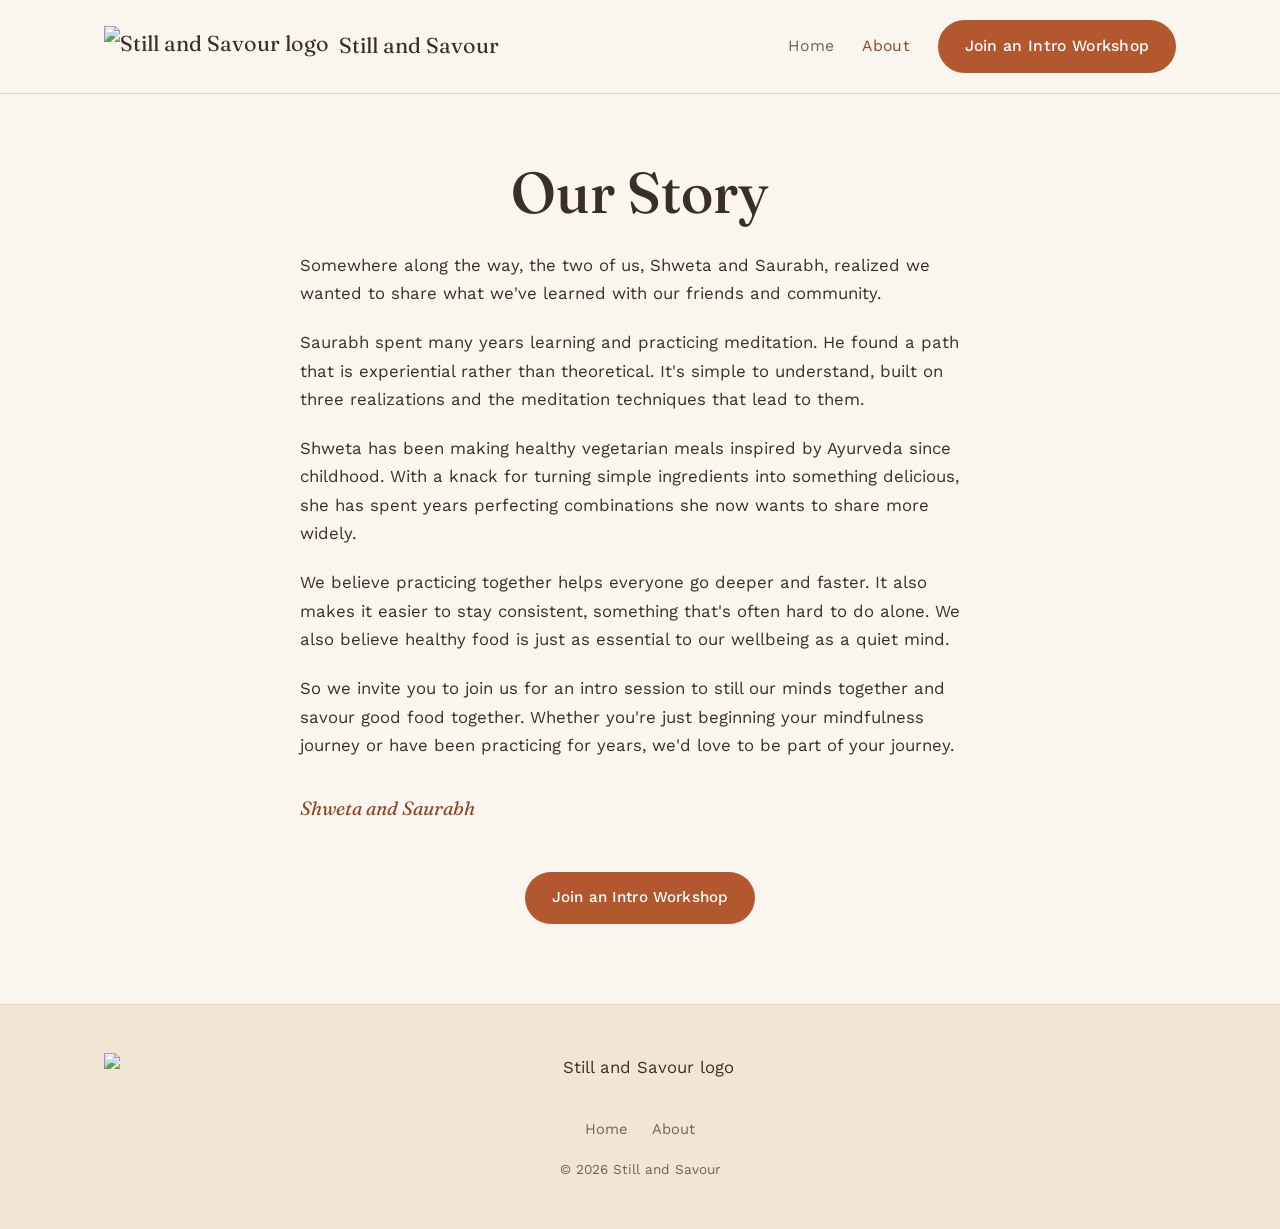
==== about.html @ 1d2d742f "Rebuild Still and Savour as a static HTML/CSS site Recreates the content and structure of the Wix si" ====
<!DOCTYPE html>
<html lang="en">
<head>
  <meta charset="UTF-8">
  <meta name="viewport" content="width=device-width, initial-scale=1.0">
  <title>About | Still and Savour</title>
  <meta name="description" content="Our story, Shweta and Saurabh, and why we started Still and Savour.">
  <link rel="stylesheet" href="styles.css">
</head>
<body>

  <header class="site-header">
    <div class="wrap">
      <a class="logo" href="index.html">
        <img src="images/logo.png" alt="Still and Savour logo">
        Still and Savour
      </a>
      <nav class="site-nav" aria-label="Main">
        <a href="index.html">Home</a>
        <a href="about.html" aria-current="page">About</a>
        <a class="btn btn-primary" href="#">Join an Intro Workshop</a>
      </nav>
    </div>
  </header>

  <main>
    <section class="about-content wrap">
      <h1>Our Story</h1>

      <p>Somewhere along the way, the two of us, Shweta and Saurabh, realized we wanted to share what we've learned with our friends and community.</p>

      <p>Saurabh spent many years learning and practicing meditation. He found a path that is experiential rather than theoretical. It's simple to understand, built on three realizations and the meditation techniques that lead to them.</p>

      <p>Shweta has been making healthy vegetarian meals inspired by Ayurveda since childhood. With a knack for turning simple ingredients into something delicious, she has spent years perfecting combinations she now wants to share more widely.</p>

      <p>We believe practicing together helps everyone go deeper and faster. It also makes it easier to stay consistent, something that's often hard to do alone. We also believe healthy food is just as essential to our wellbeing as a quiet mind.</p>

      <p>So we invite you to join us for an intro session to still our minds together and savour good food together. Whether you're just beginning your mindfulness journey or have been practicing for years, we'd love to be part of your journey.</p>

      <p class="signature">Shweta and Saurabh</p>

      <div class="about-cta">
        <a class="btn btn-primary" href="#">Join an Intro Workshop</a>
      </div>
    </section>
  </main>

  <footer class="site-footer">
    <div class="wrap">
      <img src="images/logo.png" alt="Still and Savour logo">
      <nav class="footer-nav" aria-label="Footer">
        <a href="index.html">Home</a>
        <a href="about.html">About</a>
      </nav>
      <p class="footer-note">&copy; 2026 Still and Savour</p>
    </div>
  </footer>

</body>
</html>
---- styles.css ----
/* Still and Savour — shared styles */

@import url('https://fonts.googleapis.com/css2?family=Fraunces:ital,wght@0,400;0,500;0,600;1,400&family=Work+Sans:wght@400;500;600&display=swap');

:root {
  --bg: #faf5ee;
  --bg-alt: #f1e6d6;
  --text: #392f27;
  --text-muted: #6f6355;
  --accent: #b3572f;
  --accent-dark: #8f4423;
  --sage: #7c8a6b;
  --border: #e4d5c1;
  --max-width: 1120px;
}

* {
  box-sizing: border-box;
}

html {
  scroll-behavior: smooth;
}

body {
  margin: 0;
  background: var(--bg);
  color: var(--text);
  font-family: 'Work Sans', -apple-system, BlinkMacSystemFont, 'Segoe UI', sans-serif;
  font-size: 1.05rem;
  line-height: 1.7;
  -webkit-font-smoothing: antialiased;
}

h1, h2, h3 {
  font-family: 'Fraunces', Georgia, serif;
  font-weight: 500;
  line-height: 1.2;
  margin: 0 0 0.6em;
  color: var(--text);
}

h1 {
  font-size: clamp(2.4rem, 5vw, 3.6rem);
}

h2 {
  font-size: clamp(1.6rem, 3vw, 2.1rem);
}

p {
  margin: 0 0 1.2em;
}

a {
  color: inherit;
}

img {
  max-width: 100%;
  display: block;
}

.wrap {
  max-width: var(--max-width);
  margin: 0 auto;
  padding: 0 1.5rem;
}

/* Header */

.site-header {
  border-bottom: 1px solid var(--border);
  background: var(--bg);
}

.site-header .wrap {
  display: flex;
  align-items: center;
  justify-content: space-between;
  flex-wrap: wrap;
  gap: 1rem;
  padding-top: 1.25rem;
  padding-bottom: 1.25rem;
}

.logo {
  display: flex;
  align-items: center;
  gap: 0.65rem;
  text-decoration: none;
  font-family: 'Fraunces', Georgia, serif;
  font-size: 1.35rem;
  color: var(--text);
}

.logo img {
  height: 40px;
  width: auto;
}

.site-nav {
  display: flex;
  align-items: center;
  gap: 1.75rem;
}

.site-nav a {
  text-decoration: none;
  font-size: 0.98rem;
  letter-spacing: 0.02em;
  color: var(--text-muted);
  transition: color 0.15s ease;
}

.site-nav a:hover,
.site-nav a[aria-current="page"] {
  color: var(--accent-dark);
}

.site-nav .btn {
  color: #fff;
}

/* Buttons */

.btn {
  display: inline-block;
  padding: 0.75rem 1.6rem;
  border-radius: 999px;
  text-decoration: none;
  font-size: 0.95rem;
  font-weight: 500;
  letter-spacing: 0.01em;
  transition: background 0.15s ease, color 0.15s ease, border-color 0.15s ease;
  border: 1px solid transparent;
}

.btn-primary {
  background: var(--accent);
  color: #fff;
}

.btn-primary:hover {
  background: var(--accent-dark);
}

.btn-secondary {
  background: transparent;
  color: var(--text);
  border-color: var(--text);
}

.btn-secondary:hover {
  background: var(--text);
  color: var(--bg);
}

.btn-outline {
  background: transparent;
  color: var(--accent-dark);
  border-color: var(--accent);
  padding: 0.55rem 1.3rem;
  font-size: 0.9rem;
}

.btn-outline:hover {
  background: var(--accent);
  color: #fff;
}

/* Hero */

.hero {
  padding: 5.5rem 0 4.5rem;
  text-align: center;
}

.hero .wrap {
  max-width: 760px;
}

.hero p.lede {
  font-size: 1.2rem;
  color: var(--text-muted);
  max-width: 620px;
  margin-left: auto;
  margin-right: auto;
}

.hero-actions {
  display: flex;
  justify-content: center;
  gap: 1rem;
  flex-wrap: wrap;
  margin-top: 2rem;
}

/* Cards / sections grid */

.section {
  padding: 4rem 0;
}

.section-alt {
  background: var(--bg-alt);
}

.section-intro {
  text-align: center;
  max-width: 640px;
  margin: 0 auto 3rem;
}

.card-grid {
  display: grid;
  grid-template-columns: repeat(3, 1fr);
  gap: 2rem;
}

.card {
  background: var(--bg);
  border: 1px solid var(--border);
  border-radius: 14px;
  overflow: hidden;
  display: flex;
  flex-direction: column;
}

.card img {
  width: 100%;
  aspect-ratio: 4 / 3;
  object-fit: cover;
  background: var(--bg-alt);
}

.card-body {
  padding: 1.75rem;
  display: flex;
  flex-direction: column;
  flex: 1;
}

.card-body h3 {
  font-size: 1.3rem;
  margin-bottom: 0.5rem;
}

.card-body p {
  color: var(--text-muted);
  flex: 1;
}

.card-body .btn-outline {
  align-self: flex-start;
  margin-top: 0.5rem;
}

/* About page */

.about-content {
  max-width: 680px;
  margin: 0 auto;
  padding: 4rem 0 5rem;
}

.about-content h1 {
  text-align: center;
  margin-bottom: 1.5rem;
}

.signature {
  font-family: 'Fraunces', Georgia, serif;
  font-style: italic;
  font-size: 1.2rem;
  margin-top: 2rem;
  color: var(--accent-dark);
}

.about-cta {
  text-align: center;
  margin-top: 3rem;
}

/* Footer */

.site-footer {
  border-top: 1px solid var(--border);
  background: var(--bg-alt);
  padding: 3rem 0;
  text-align: center;
}

.site-footer img {
  height: 48px;
  width: auto;
  margin: 0 auto 1rem;
}

.footer-nav {
  display: flex;
  justify-content: center;
  gap: 1.5rem;
  margin-bottom: 1rem;
  flex-wrap: wrap;
}

.footer-nav a {
  text-decoration: none;
  color: var(--text-muted);
  font-size: 0.92rem;
}

.footer-nav a:hover {
  color: var(--accent-dark);
}

.footer-note {
  color: var(--text-muted);
  font-size: 0.85rem;
  margin: 0;
}

/* Responsive */

@media (max-width: 860px) {
  .card-grid {
    grid-template-columns: 1fr;
  }
}

@media (max-width: 560px) {
  .hero {
    padding: 3.5rem 0 3rem;
  }

  .site-header .wrap {
    justify-content: center;
    text-align: center;
  }

  .site-nav {
    justify-content: center;
    width: 100%;
  }
}
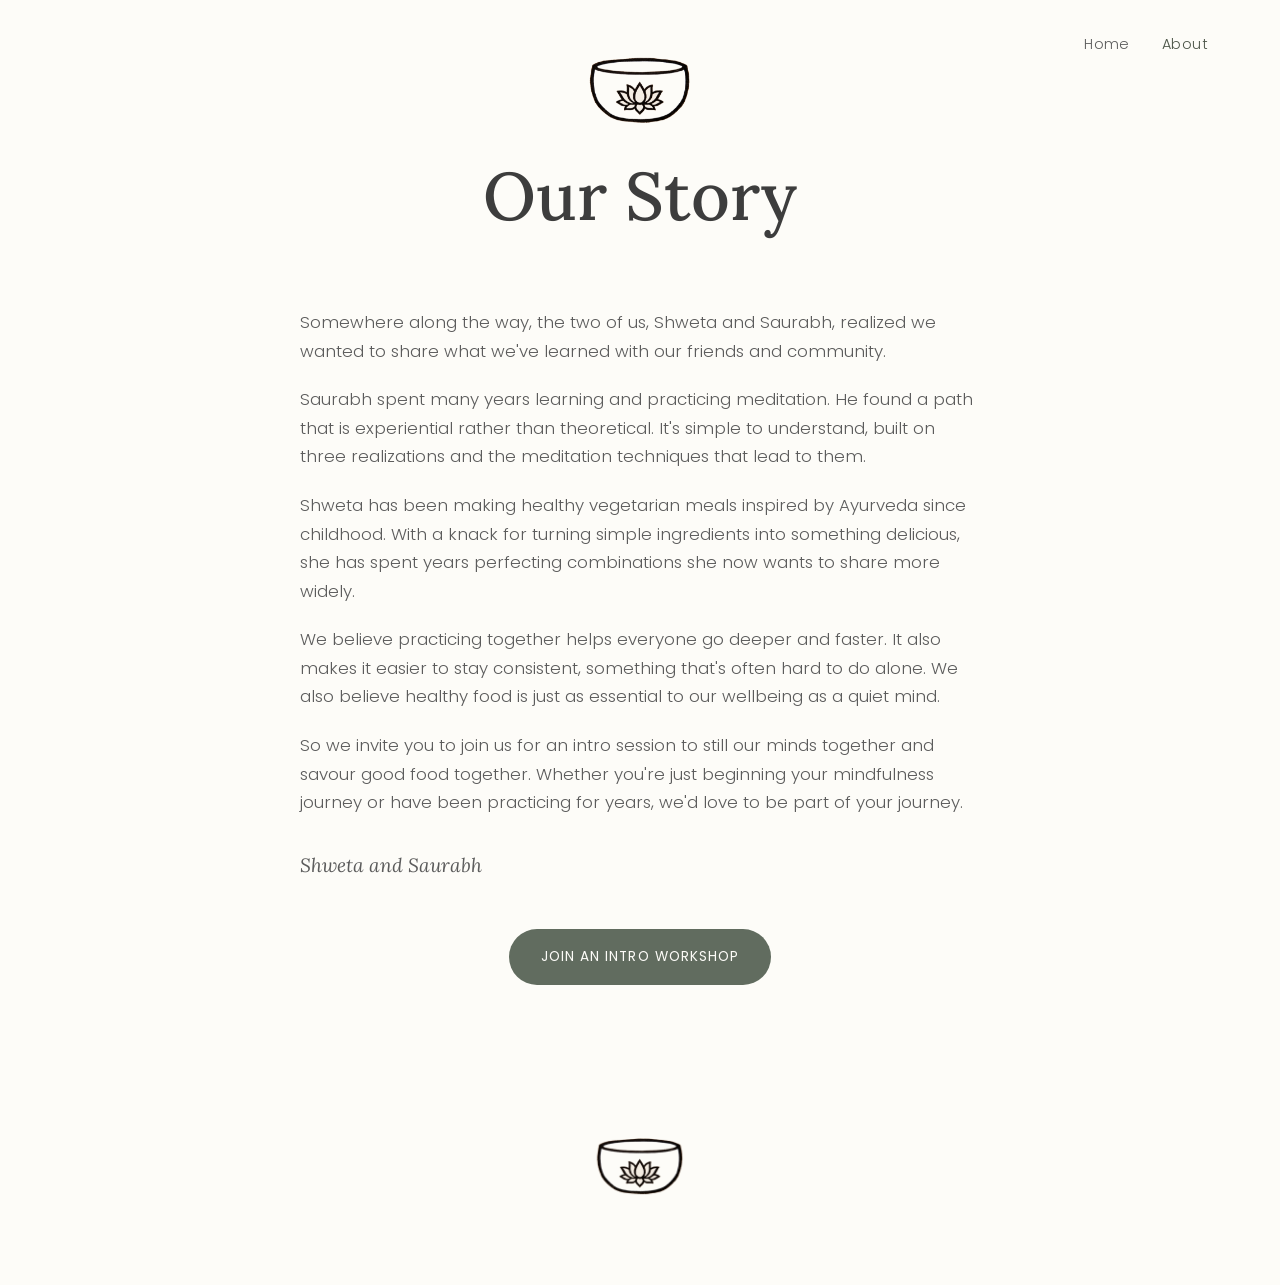
==== commit 9f112fea: "Redesign to match provided screenshot direction Rebuilds the visual design against a supplied refere" ====
--- a/about.html
+++ b/about.html
@@ -11,22 +11,24 @@
 
   <header class="site-header">
     <div class="wrap">
-      <a class="logo" href="index.html">
-        <img src="images/logo.png" alt="Still and Savour logo">
-        Still and Savour
-      </a>
       <nav class="site-nav" aria-label="Main">
         <a href="index.html">Home</a>
         <a href="about.html" aria-current="page">About</a>
-        <a class="btn btn-primary" href="#">Join an Intro Workshop</a>
       </nav>
     </div>
   </header>
 
   <main>
+    <section class="hero about-hero">
+      <div class="wrap">
+        <span class="logo-mark">
+          <img src="images/logo.png" alt="Still and Savour logo">
+        </span>
+        <h1>Our Story</h1>
+      </div>
+    </section>
+
     <section class="about-content wrap">
-      <h1>Our Story</h1>
-
       <p>Somewhere along the way, the two of us, Shweta and Saurabh, realized we wanted to share what we've learned with our friends and community.</p>
 
       <p>Saurabh spent many years learning and practicing meditation. He found a path that is experiential rather than theoretical. It's simple to understand, built on three realizations and the meditation techniques that lead to them.</p>
@@ -47,12 +49,9 @@
 
   <footer class="site-footer">
     <div class="wrap">
-      <img src="images/logo.png" alt="Still and Savour logo">
-      <nav class="footer-nav" aria-label="Footer">
-        <a href="index.html">Home</a>
-        <a href="about.html">About</a>
-      </nav>
-      <p class="footer-note">&copy; 2026 Still and Savour</p>
+      <span class="logo-mark">
+        <img src="images/logo.png" alt="Still and Savour logo">
+      </span>
     </div>
   </footer>
 
--- a/styles.css
+++ b/styles.css
@@ -1,17 +1,22 @@
 /* Still and Savour — shared styles */
 
-@import url('https://fonts.googleapis.com/css2?family=Fraunces:ital,wght@0,400;0,500;0,600;1,400&family=Work+Sans:wght@400;500;600&display=swap');
+@import url('https://fonts.googleapis.com/css2?family=Lora:ital,wght@0,400;0,500;0,600;1,400;1,500&family=Poppins:wght@300;400;500;600&display=swap');
 
 :root {
-  --bg: #faf5ee;
-  --bg-alt: #f1e6d6;
-  --text: #392f27;
-  --text-muted: #6f6355;
-  --accent: #b3572f;
-  --accent-dark: #8f4423;
-  --sage: #7c8a6b;
-  --border: #e4d5c1;
-  --max-width: 1120px;
+  --bg: #fdfcf8;
+  --bg-alt: #f4f1e9;
+  --text: #3d3d3d;
+  --text-muted: #5c5c5c;
+  --sage: #616c5f;
+  --sage-dark: #4c5548;
+  --circle-tan: #cac0ac;
+  --circle-tan-line: #8a7c62;
+  --circle-cream: #e6e1d4;
+  --circle-cream-line: #6b6455;
+  --circle-blush: #f7cbbe;
+  --circle-blush-line: #8a3f2f;
+  --border: #e7e1d3;
+  --max-width: 1200px;
 }
 
 * {
@@ -24,16 +29,18 @@
 
 body {
   margin: 0;
+  overflow-x: hidden;
   background: var(--bg);
   color: var(--text);
-  font-family: 'Work Sans', -apple-system, BlinkMacSystemFont, 'Segoe UI', sans-serif;
+  font-family: 'Poppins', -apple-system, BlinkMacSystemFont, 'Segoe UI', sans-serif;
+  font-weight: 300;
   font-size: 1.05rem;
   line-height: 1.7;
   -webkit-font-smoothing: antialiased;
 }
 
 h1, h2, h3 {
-  font-family: 'Fraunces', Georgia, serif;
+  font-family: 'Lora', Georgia, serif;
   font-weight: 500;
   line-height: 1.2;
   margin: 0 0 0.6em;
@@ -41,7 +48,8 @@
 }
 
 h1 {
-  font-size: clamp(2.4rem, 5vw, 3.6rem);
+  font-size: clamp(2.6rem, 5.5vw, 4.2rem);
+  font-weight: 500;
 }
 
 h2 {
@@ -50,6 +58,7 @@
 
 p {
   margin: 0 0 1.2em;
+  font-weight: 300;
 }
 
 a {
@@ -64,217 +73,249 @@
 .wrap {
   max-width: var(--max-width);
   margin: 0 auto;
-  padding: 0 1.5rem;
+  padding: 0 2rem;
 }
 
 /* Header */
 
 .site-header {
-  border-bottom: 1px solid var(--border);
-  background: var(--bg);
+  padding-top: 2rem;
 }
 
 .site-header .wrap {
   display: flex;
   align-items: center;
-  justify-content: space-between;
-  flex-wrap: wrap;
-  gap: 1rem;
-  padding-top: 1.25rem;
-  padding-bottom: 1.25rem;
-}
-
-.logo {
-  display: flex;
-  align-items: center;
-  gap: 0.65rem;
-  text-decoration: none;
-  font-family: 'Fraunces', Georgia, serif;
-  font-size: 1.35rem;
-  color: var(--text);
-}
-
-.logo img {
-  height: 40px;
-  width: auto;
+  justify-content: flex-end;
+  gap: 1.5rem;
 }
 
 .site-nav {
   display: flex;
   align-items: center;
-  gap: 1.75rem;
+  gap: 2rem;
 }
 
 .site-nav a {
   text-decoration: none;
-  font-size: 0.98rem;
-  letter-spacing: 0.02em;
+  font-size: 0.9rem;
+  letter-spacing: 0.03em;
   color: var(--text-muted);
   transition: color 0.15s ease;
 }
 
 .site-nav a:hover,
 .site-nav a[aria-current="page"] {
-  color: var(--accent-dark);
-}
-
-.site-nav .btn {
-  color: #fff;
-}
-
-/* Buttons */
+  color: var(--sage-dark);
+}
+
+/* Logo mark (used as opener above hero heading, and centered in footer) */
+
+.logo-mark {
+  display: inline-block;
+  margin-bottom: 1.5rem;
+}
+
+.logo-mark img {
+  height: 70px;
+  width: auto;
+}
+
+/* Buttons + links */
 
 .btn {
+  display: inline-flex;
+  align-items: center;
+  gap: 0.5rem;
+  text-decoration: none;
+  font-weight: 400;
+}
+
+.btn-primary {
+  background: var(--sage);
+  color: var(--bg);
+  padding: 1rem 2rem;
+  border-radius: 999px;
+  font-size: 0.85rem;
+  letter-spacing: 0.08em;
+  text-transform: uppercase;
+  transition: background 0.15s ease;
+}
+
+.btn-primary:hover {
+  background: var(--sage-dark);
+}
+
+.link-arrow {
+  font-family: 'Lora', Georgia, serif;
+  font-size: 1.15rem;
+  color: var(--text);
+  text-decoration: underline;
+  text-underline-offset: 4px;
+  transition: color 0.15s ease;
+}
+
+.link-arrow:hover {
+  color: var(--sage-dark);
+}
+
+.link-arrow .arrow {
   display: inline-block;
-  padding: 0.75rem 1.6rem;
-  border-radius: 999px;
-  text-decoration: none;
+  margin-left: 0.35rem;
+  transition: transform 0.15s ease;
+}
+
+.link-arrow:hover .arrow {
+  transform: translateX(3px);
+}
+
+.text-link {
   font-size: 0.95rem;
-  font-weight: 500;
-  letter-spacing: 0.01em;
-  transition: background 0.15s ease, color 0.15s ease, border-color 0.15s ease;
-  border: 1px solid transparent;
-}
-
-.btn-primary {
-  background: var(--accent);
-  color: #fff;
-}
-
-.btn-primary:hover {
-  background: var(--accent-dark);
-}
-
-.btn-secondary {
-  background: transparent;
-  color: var(--text);
-  border-color: var(--text);
-}
-
-.btn-secondary:hover {
-  background: var(--text);
-  color: var(--bg);
-}
-
-.btn-outline {
-  background: transparent;
-  color: var(--accent-dark);
-  border-color: var(--accent);
-  padding: 0.55rem 1.3rem;
-  font-size: 0.9rem;
-}
-
-.btn-outline:hover {
-  background: var(--accent);
-  color: #fff;
+  color: var(--sage);
+  text-decoration: underline;
+  text-underline-offset: 4px;
+  transition: color 0.15s ease;
+}
+
+.text-link:hover {
+  color: var(--sage-dark);
 }
 
 /* Hero */
 
-.hero {
-  padding: 5.5rem 0 4.5rem;
-  text-align: center;
-}
-
 .hero .wrap {
-  max-width: 760px;
-}
-
-.hero p.lede {
-  font-size: 1.2rem;
+  display: grid;
+  grid-template-columns: 1fr 1fr;
+  align-items: center;
+  gap: 3rem;
+  padding-bottom: 4.5rem;
+}
+
+.hero-copy,
+.hero-visual {
+  min-width: 0;
+}
+
+.hero-copy p.lede {
+  font-size: 1.15rem;
   color: var(--text-muted);
-  max-width: 620px;
-  margin-left: auto;
-  margin-right: auto;
+  max-width: 480px;
 }
 
 .hero-actions {
   display: flex;
-  justify-content: center;
-  gap: 1rem;
+  align-items: center;
+  gap: 2rem;
   flex-wrap: wrap;
-  margin-top: 2rem;
-}
-
-/* Cards / sections grid */
+  margin-top: 2.25rem;
+}
+
+.hero-visual {
+  width: 100%;
+}
+
+.arch {
+  width: 100%;
+  aspect-ratio: 4 / 5;
+  border-radius: 999px 999px 0 0;
+  overflow: hidden;
+  display: block;
+}
+
+.arch svg {
+  display: block;
+  width: 100%;
+  height: 100%;
+}
+
+/* Cards */
 
 .section {
-  padding: 4rem 0;
+  padding: 5rem 0;
 }
 
 .section-alt {
   background: var(--bg-alt);
-}
-
-.section-intro {
-  text-align: center;
-  max-width: 640px;
-  margin: 0 auto 3rem;
 }
 
 .card-grid {
   display: grid;
   grid-template-columns: repeat(3, 1fr);
-  gap: 2rem;
-}
-
-.card {
-  background: var(--bg);
-  border: 1px solid var(--border);
-  border-radius: 14px;
-  overflow: hidden;
+  gap: 3rem;
+  text-align: center;
+}
+
+.card-icon {
+  width: 130px;
+  height: 130px;
+  border-radius: 50%;
   display: flex;
-  flex-direction: column;
-}
-
-.card img {
-  width: 100%;
-  aspect-ratio: 4 / 3;
-  object-fit: cover;
-  background: var(--bg-alt);
-}
-
-.card-body {
-  padding: 1.75rem;
-  display: flex;
-  flex-direction: column;
-  flex: 1;
-}
-
-.card-body h3 {
-  font-size: 1.3rem;
-  margin-bottom: 0.5rem;
-}
-
-.card-body p {
+  align-items: center;
+  justify-content: center;
+  margin: 0 auto 1.75rem;
+}
+
+.card-icon svg {
+  width: 56px;
+  height: 56px;
+}
+
+.icon-tan {
+  background: var(--circle-tan);
+}
+
+.icon-cream {
+  background: var(--circle-cream);
+}
+
+.icon-blush {
+  background: var(--circle-blush);
+}
+
+.card h3 {
+  font-size: 1.4rem;
+  margin-bottom: 0.75rem;
+}
+
+.card p {
   color: var(--text-muted);
-  flex: 1;
-}
-
-.card-body .btn-outline {
-  align-self: flex-start;
-  margin-top: 0.5rem;
+  max-width: 320px;
+  margin-left: auto;
+  margin-right: auto;
+}
+
+.card .text-link {
+  display: inline-block;
+  margin-top: 0.75rem;
 }
 
 /* About page */
+
+.about-hero .wrap {
+  display: block;
+  text-align: center;
+  padding-bottom: 1rem;
+}
+
+.about-hero .logo-mark {
+  margin-bottom: 1.25rem;
+}
 
 .about-content {
   max-width: 680px;
   margin: 0 auto;
-  padding: 4rem 0 5rem;
-}
-
-.about-content h1 {
-  text-align: center;
-  margin-bottom: 1.5rem;
+  padding: 1rem 0 5.5rem;
+}
+
+.about-content p {
+  color: var(--text-muted);
 }
 
 .signature {
-  font-family: 'Fraunces', Georgia, serif;
+  font-family: 'Lora', Georgia, serif;
   font-style: italic;
   font-size: 1.2rem;
   margin-top: 2rem;
-  color: var(--accent-dark);
+  color: var(--text);
 }
 
 .about-cta {
@@ -285,62 +326,62 @@
 /* Footer */
 
 .site-footer {
-  border-top: 1px solid var(--border);
-  background: var(--bg-alt);
-  padding: 3rem 0;
+  padding: 4rem 0 5rem;
   text-align: center;
 }
 
+.site-footer .logo-mark {
+  margin-bottom: 0;
+}
+
 .site-footer img {
-  height: 48px;
+  height: 60px;
   width: auto;
-  margin: 0 auto 1rem;
-}
-
-.footer-nav {
-  display: flex;
-  justify-content: center;
-  gap: 1.5rem;
-  margin-bottom: 1rem;
-  flex-wrap: wrap;
-}
-
-.footer-nav a {
-  text-decoration: none;
-  color: var(--text-muted);
-  font-size: 0.92rem;
-}
-
-.footer-nav a:hover {
-  color: var(--accent-dark);
-}
-
-.footer-note {
-  color: var(--text-muted);
-  font-size: 0.85rem;
-  margin: 0;
+  margin: 0 auto;
 }
 
 /* Responsive */
 
-@media (max-width: 860px) {
+@media (max-width: 900px) {
+  .hero .wrap {
+    grid-template-columns: 1fr;
+  }
+
+  .hero-visual {
+    order: -1;
+    max-width: 420px;
+    margin: 0 auto;
+  }
+
   .card-grid {
     grid-template-columns: 1fr;
+    gap: 3.5rem;
   }
 }
 
 @media (max-width: 560px) {
-  .hero {
-    padding: 3.5rem 0 3rem;
+  .wrap {
+    padding: 0 1.25rem;
   }
 
   .site-header .wrap {
     justify-content: center;
+  }
+
+  .hero .wrap {
+    padding-bottom: 3rem;
+  }
+
+  .hero-copy {
     text-align: center;
   }
 
-  .site-nav {
+  .hero-copy p.lede {
+    margin-left: auto;
+    margin-right: auto;
+  }
+
+  .hero-actions {
     justify-content: center;
-    width: 100%;
-  }
-}
+  }
+}
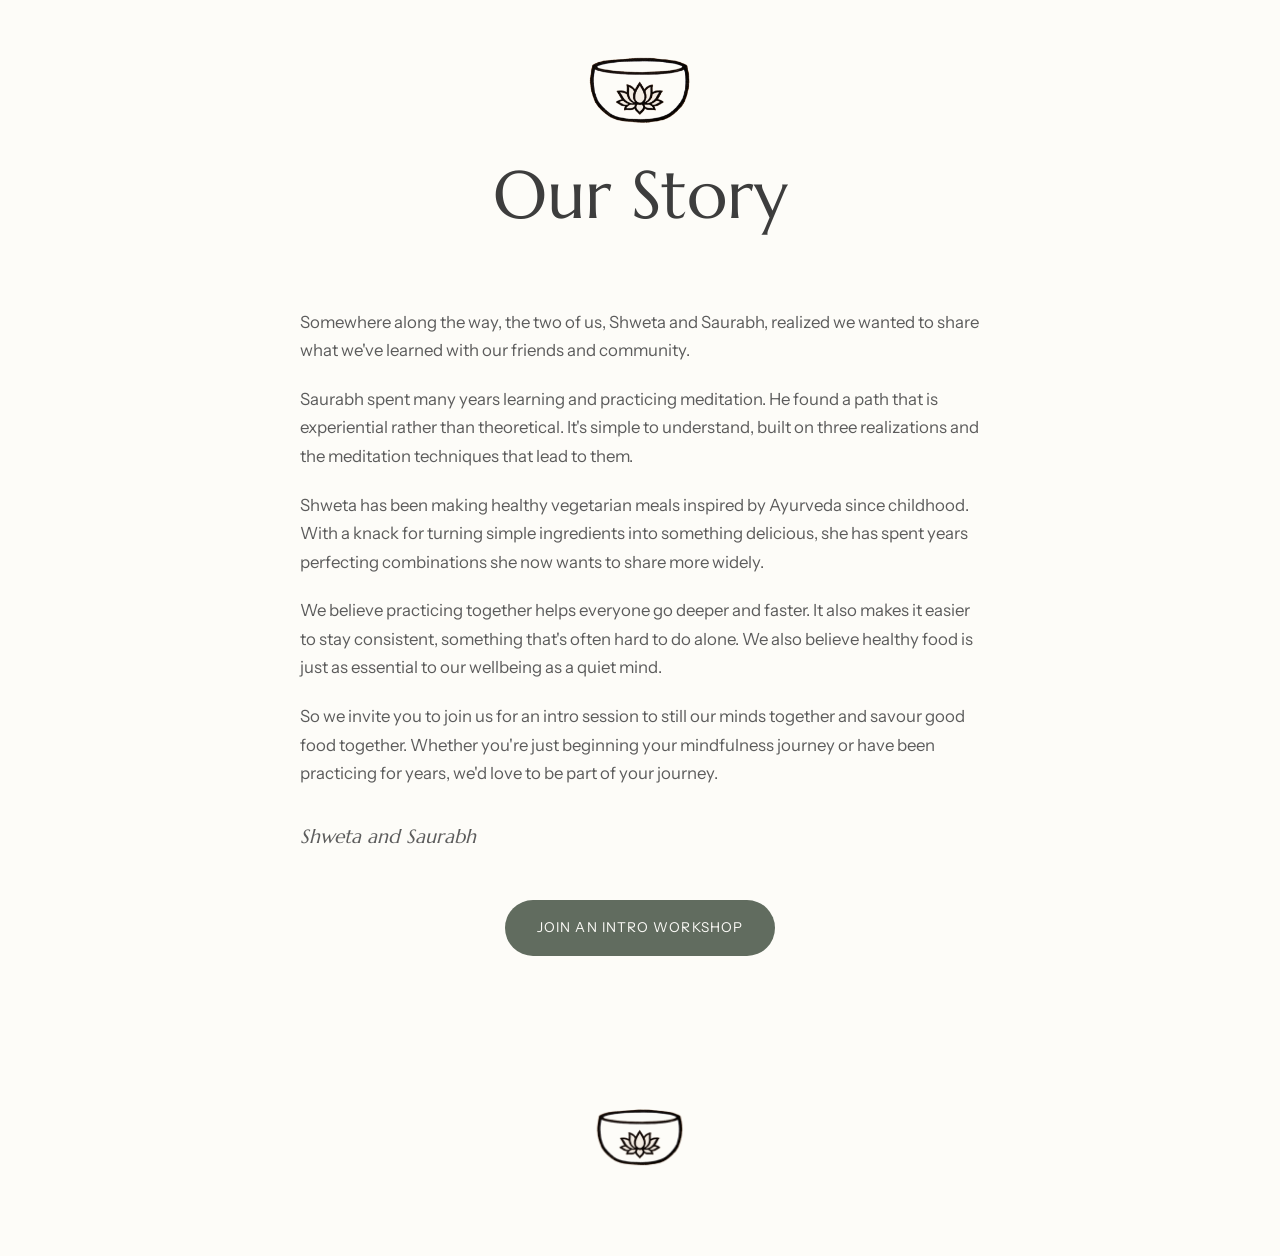
==== commit a4e5dd68: "Remove header nav and switch to Marcellus/Instrument Sans The nav bar wasn't in the reference screen" ====
--- a/about.html
+++ b/about.html
@@ -9,21 +9,12 @@
 </head>
 <body>
 
-  <header class="site-header">
-    <div class="wrap">
-      <nav class="site-nav" aria-label="Main">
-        <a href="index.html">Home</a>
-        <a href="about.html" aria-current="page">About</a>
-      </nav>
-    </div>
-  </header>
-
   <main>
     <section class="hero about-hero">
       <div class="wrap">
-        <span class="logo-mark">
+        <a class="logo-mark" href="index.html">
           <img src="images/logo.png" alt="Still and Savour logo">
-        </span>
+        </a>
         <h1>Our Story</h1>
       </div>
     </section>
@@ -49,9 +40,9 @@
 
   <footer class="site-footer">
     <div class="wrap">
-      <span class="logo-mark">
+      <a class="logo-mark" href="index.html">
         <img src="images/logo.png" alt="Still and Savour logo">
-      </span>
+      </a>
     </div>
   </footer>
 
--- a/styles.css
+++ b/styles.css
@@ -1,6 +1,6 @@
 /* Still and Savour — shared styles */
 
-@import url('https://fonts.googleapis.com/css2?family=Lora:ital,wght@0,400;0,500;0,600;1,400;1,500&family=Poppins:wght@300;400;500;600&display=swap');
+@import url('https://fonts.googleapis.com/css2?family=Marcellus&family=Instrument+Sans:ital,wght@0,400;0,500;0,600;1,400&display=swap');
 
 :root {
   --bg: #fdfcf8;
@@ -32,16 +32,16 @@
   overflow-x: hidden;
   background: var(--bg);
   color: var(--text);
-  font-family: 'Poppins', -apple-system, BlinkMacSystemFont, 'Segoe UI', sans-serif;
-  font-weight: 300;
+  font-family: 'Instrument Sans', -apple-system, BlinkMacSystemFont, 'Segoe UI', sans-serif;
+  font-weight: 400;
   font-size: 1.05rem;
   line-height: 1.7;
   -webkit-font-smoothing: antialiased;
 }
 
 h1, h2, h3 {
-  font-family: 'Lora', Georgia, serif;
-  font-weight: 500;
+  font-family: 'Marcellus', Georgia, serif;
+  font-weight: 400;
   line-height: 1.2;
   margin: 0 0 0.6em;
   color: var(--text);
@@ -49,7 +49,7 @@
 
 h1 {
   font-size: clamp(2.6rem, 5.5vw, 4.2rem);
-  font-weight: 500;
+  font-weight: 400;
 }
 
 h2 {
@@ -58,7 +58,7 @@
 
 p {
   margin: 0 0 1.2em;
-  font-weight: 300;
+  font-weight: 400;
 }
 
 a {
@@ -76,43 +76,12 @@
   padding: 0 2rem;
 }
 
-/* Header */
-
-.site-header {
-  padding-top: 2rem;
-}
-
-.site-header .wrap {
-  display: flex;
-  align-items: center;
-  justify-content: flex-end;
-  gap: 1.5rem;
-}
-
-.site-nav {
-  display: flex;
-  align-items: center;
-  gap: 2rem;
-}
-
-.site-nav a {
-  text-decoration: none;
-  font-size: 0.9rem;
-  letter-spacing: 0.03em;
-  color: var(--text-muted);
-  transition: color 0.15s ease;
-}
-
-.site-nav a:hover,
-.site-nav a[aria-current="page"] {
-  color: var(--sage-dark);
-}
-
 /* Logo mark (used as opener above hero heading, and centered in footer) */
 
 .logo-mark {
   display: inline-block;
   margin-bottom: 1.5rem;
+  text-decoration: none;
 }
 
 .logo-mark img {
@@ -146,7 +115,7 @@
 }
 
 .link-arrow {
-  font-family: 'Lora', Georgia, serif;
+  font-family: 'Marcellus', Georgia, serif;
   font-size: 1.15rem;
   color: var(--text);
   text-decoration: underline;
@@ -185,17 +154,29 @@
 .hero .wrap {
   display: grid;
   grid-template-columns: 1fr 1fr;
+  grid-template-areas: "top visual" "actions visual";
   align-items: center;
-  gap: 3rem;
+  gap: 1.75rem 3rem;
+  padding-top: 3.5rem;
   padding-bottom: 4.5rem;
 }
 
-.hero-copy,
+.hero-top {
+  grid-area: top;
+  min-width: 0;
+}
+
 .hero-visual {
+  grid-area: visual;
   min-width: 0;
-}
-
-.hero-copy p.lede {
+  width: 100%;
+}
+
+.hero-actions {
+  grid-area: actions;
+}
+
+.hero-top p.lede {
   font-size: 1.15rem;
   color: var(--text-muted);
   max-width: 480px;
@@ -206,11 +187,6 @@
   align-items: center;
   gap: 2rem;
   flex-wrap: wrap;
-  margin-top: 2.25rem;
-}
-
-.hero-visual {
-  width: 100%;
 }
 
 .arch {
@@ -311,7 +287,7 @@
 }
 
 .signature {
-  font-family: 'Lora', Georgia, serif;
+  font-family: 'Marcellus', Georgia, serif;
   font-style: italic;
   font-size: 1.2rem;
   margin-top: 2rem;
@@ -345,10 +321,10 @@
 @media (max-width: 900px) {
   .hero .wrap {
     grid-template-columns: 1fr;
+    grid-template-areas: "top" "visual" "actions";
   }
 
   .hero-visual {
-    order: -1;
     max-width: 420px;
     margin: 0 auto;
   }
@@ -364,24 +340,22 @@
     padding: 0 1.25rem;
   }
 
-  .site-header .wrap {
-    justify-content: center;
-  }
-
   .hero .wrap {
     padding-bottom: 3rem;
   }
 
-  .hero-copy {
+  .hero-top {
     text-align: center;
   }
 
-  .hero-copy p.lede {
+  .hero-top p.lede {
     margin-left: auto;
     margin-right: auto;
   }
 
   .hero-actions {
+    flex-direction: column;
     justify-content: center;
-  }
-}
+    gap: 1.25rem;
+  }
+}
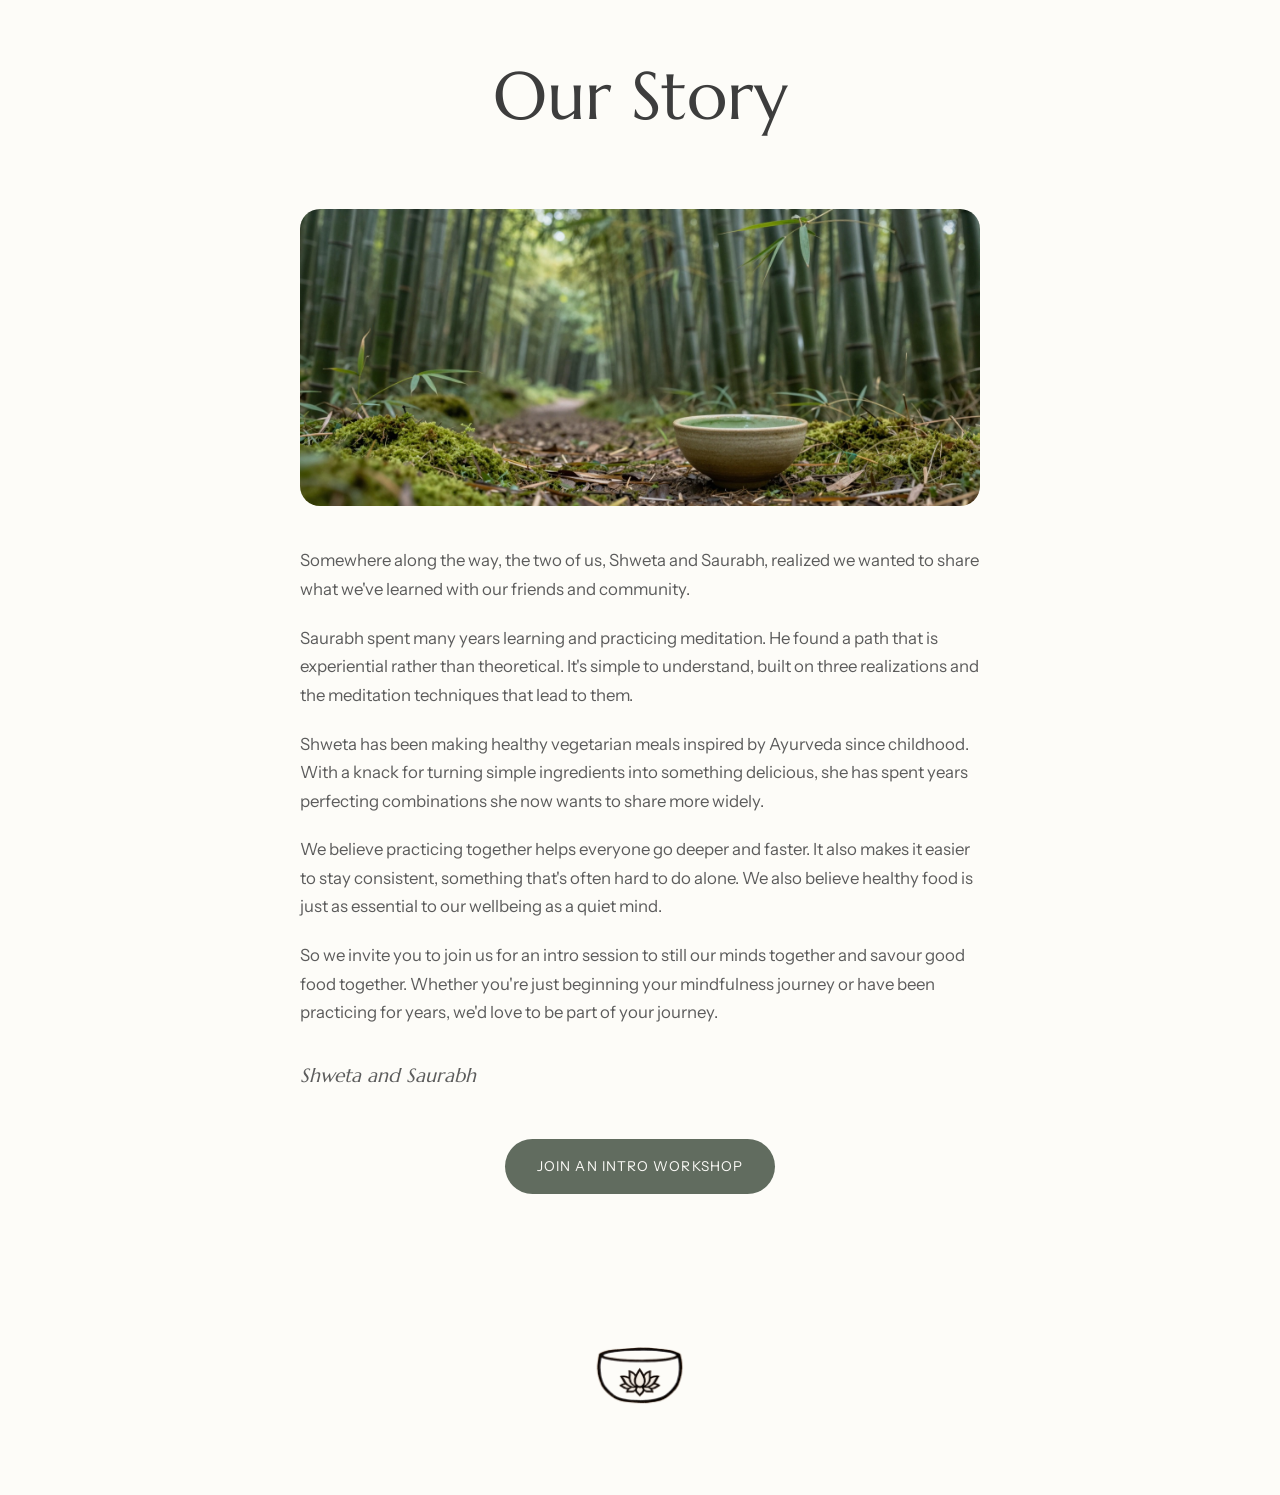
==== commit 430a3e83: "Add bamboo forest banner image to About page Downloaded the original banner photo from the live Wix " ====
--- a/about.html
+++ b/about.html
@@ -12,14 +12,14 @@
   <main>
     <section class="hero about-hero">
       <div class="wrap">
-        <a class="logo-mark" href="index.html">
-          <img src="images/logo.png" alt="Still and Savour logo">
-        </a>
+ 
         <h1>Our Story</h1>
       </div>
     </section>
 
     <section class="about-content wrap">
+      <img class="about-banner" src="images/about-hero.jpg" alt="A quiet bamboo forest path with a ceramic tea bowl resting among moss">
+
       <p>Somewhere along the way, the two of us, Shweta and Saurabh, realized we wanted to share what we've learned with our friends and community.</p>
 
       <p>Saurabh spent many years learning and practicing meditation. He found a path that is experiential rather than theoretical. It's simple to understand, built on three realizations and the meditation techniques that lead to them.</p>
--- a/styles.css
+++ b/styles.css
@@ -282,6 +282,14 @@
   padding: 1rem 0 5.5rem;
 }
 
+.about-banner {
+  width: 100%;
+  aspect-ratio: 16 / 7;
+  object-fit: cover;
+  border-radius: 20px;
+  margin-bottom: 2.5rem;
+}
+
 .about-content p {
   color: var(--text-muted);
 }
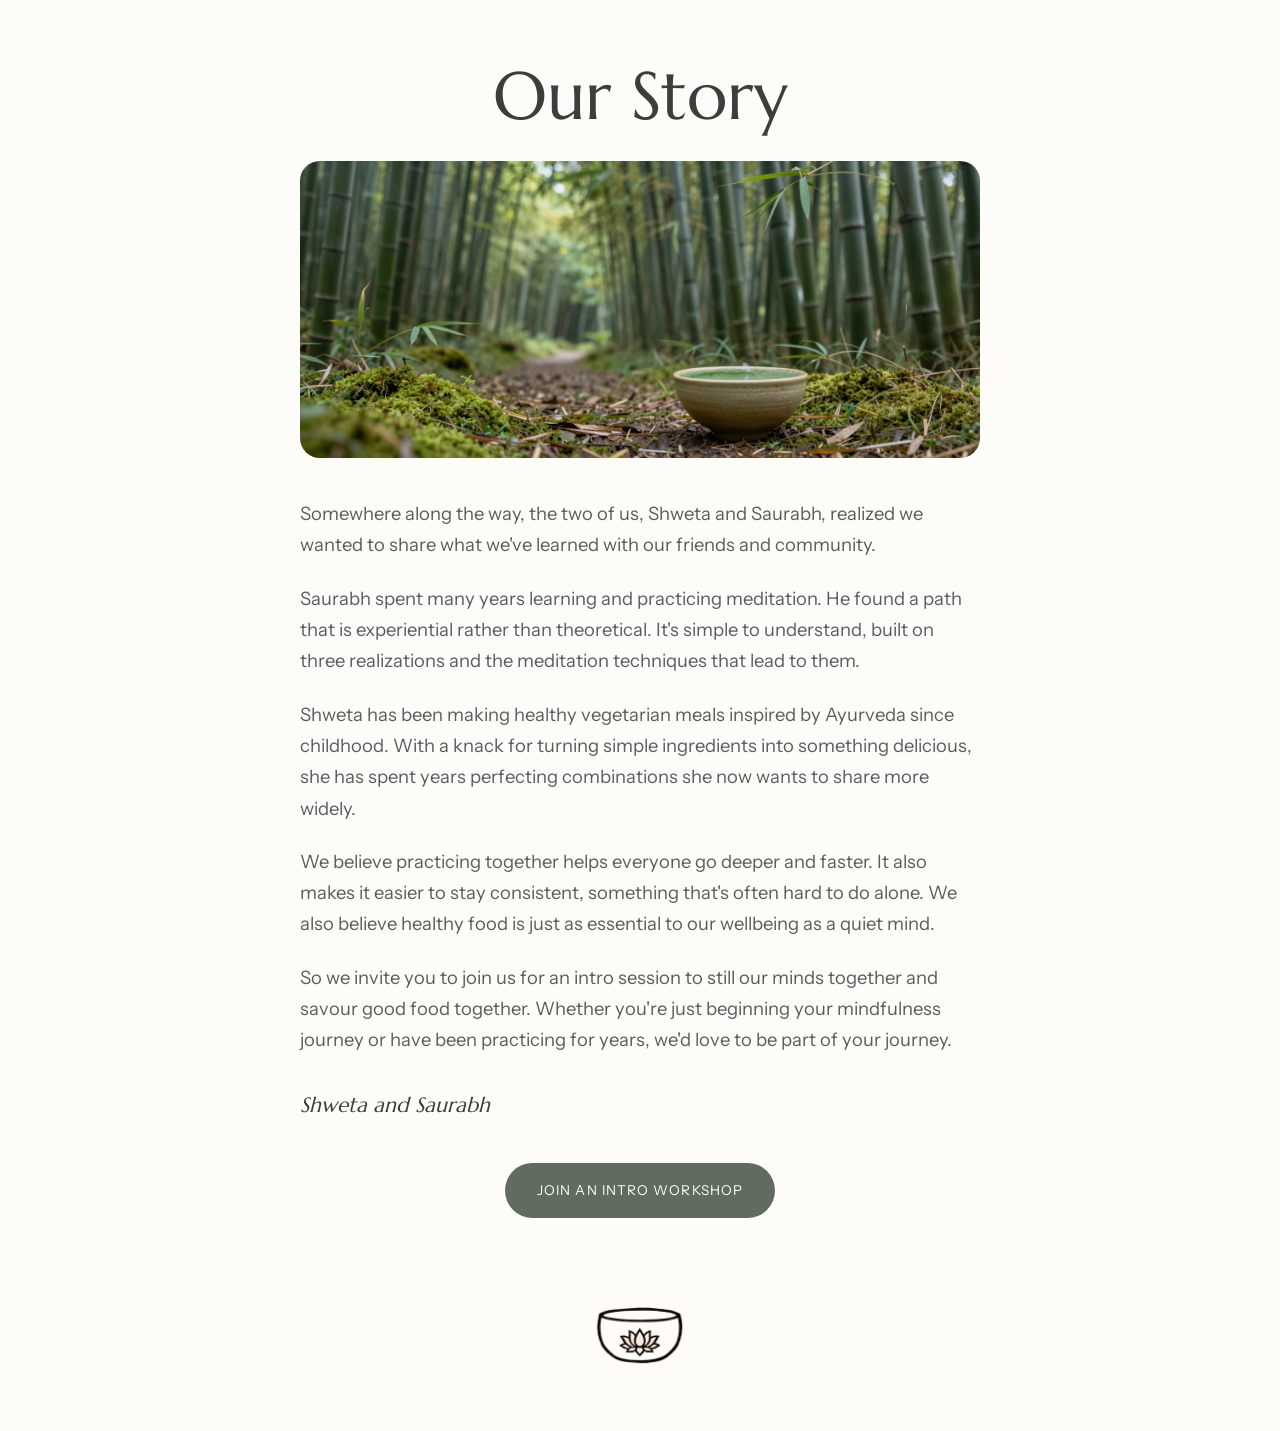
==== commit dcfc8ffd: "Update workshop and resource links in About and Index pages" ====
--- a/about.html
+++ b/about.html
@@ -33,7 +33,7 @@
       <p class="signature">Shweta and Saurabh</p>
 
       <div class="about-cta">
-        <a class="btn btn-primary" href="#">Join an Intro Workshop</a>
+        <a class="btn btn-primary" href="https://cal.com/stillandsavour">Join an Intro Workshop</a>
       </div>
     </section>
   </main>
--- a/styles.css
+++ b/styles.css
@@ -191,16 +191,17 @@
 
 .arch {
   width: 100%;
-  aspect-ratio: 4 / 5;
+  aspect-ratio: 4 / 3.1;
   border-radius: 999px 999px 0 0;
   overflow: hidden;
   display: block;
 }
 
-.arch svg {
+.arch img {
   display: block;
   width: 100%;
   height: 100%;
+  object-fit: cover;
 }
 
 /* Cards */
@@ -220,6 +221,12 @@
   text-align: center;
 }
 
+.card {
+  display: flex;
+  flex-direction: column;
+  align-items: center;
+}
+
 .card-icon {
   width: 130px;
   height: 130px;
@@ -261,7 +268,8 @@
 
 .card .text-link {
   display: inline-block;
-  margin-top: 0.75rem;
+  margin-top: auto;
+  padding-top: 0.75rem;
 }
 
 /* About page */
@@ -269,7 +277,11 @@
 .about-hero .wrap {
   display: block;
   text-align: center;
-  padding-bottom: 1rem;
+  padding-bottom: 1.5rem;
+}
+
+.about-hero h1 {
+  margin-bottom: 0;
 }
 
 .about-hero .logo-mark {
@@ -279,7 +291,7 @@
 .about-content {
   max-width: 680px;
   margin: 0 auto;
-  padding: 1rem 0 5.5rem;
+  padding: 0 0 3rem;
 }
 
 .about-banner {
@@ -290,27 +302,28 @@
   margin-bottom: 2.5rem;
 }
 
-.about-content p {
+.about-content p:not(.signature) {
   color: var(--text-muted);
+  font-size: 1.15rem;
 }
 
 .signature {
   font-family: 'Marcellus', Georgia, serif;
   font-style: italic;
-  font-size: 1.2rem;
+  font-size: 1.3rem;
   margin-top: 2rem;
   color: var(--text);
 }
 
 .about-cta {
   text-align: center;
-  margin-top: 3rem;
+  margin-top: 2.5rem;
 }
 
 /* Footer */
 
 .site-footer {
-  padding: 4rem 0 5rem;
+  padding: 2.5rem 0 3.5rem;
   text-align: center;
 }
 
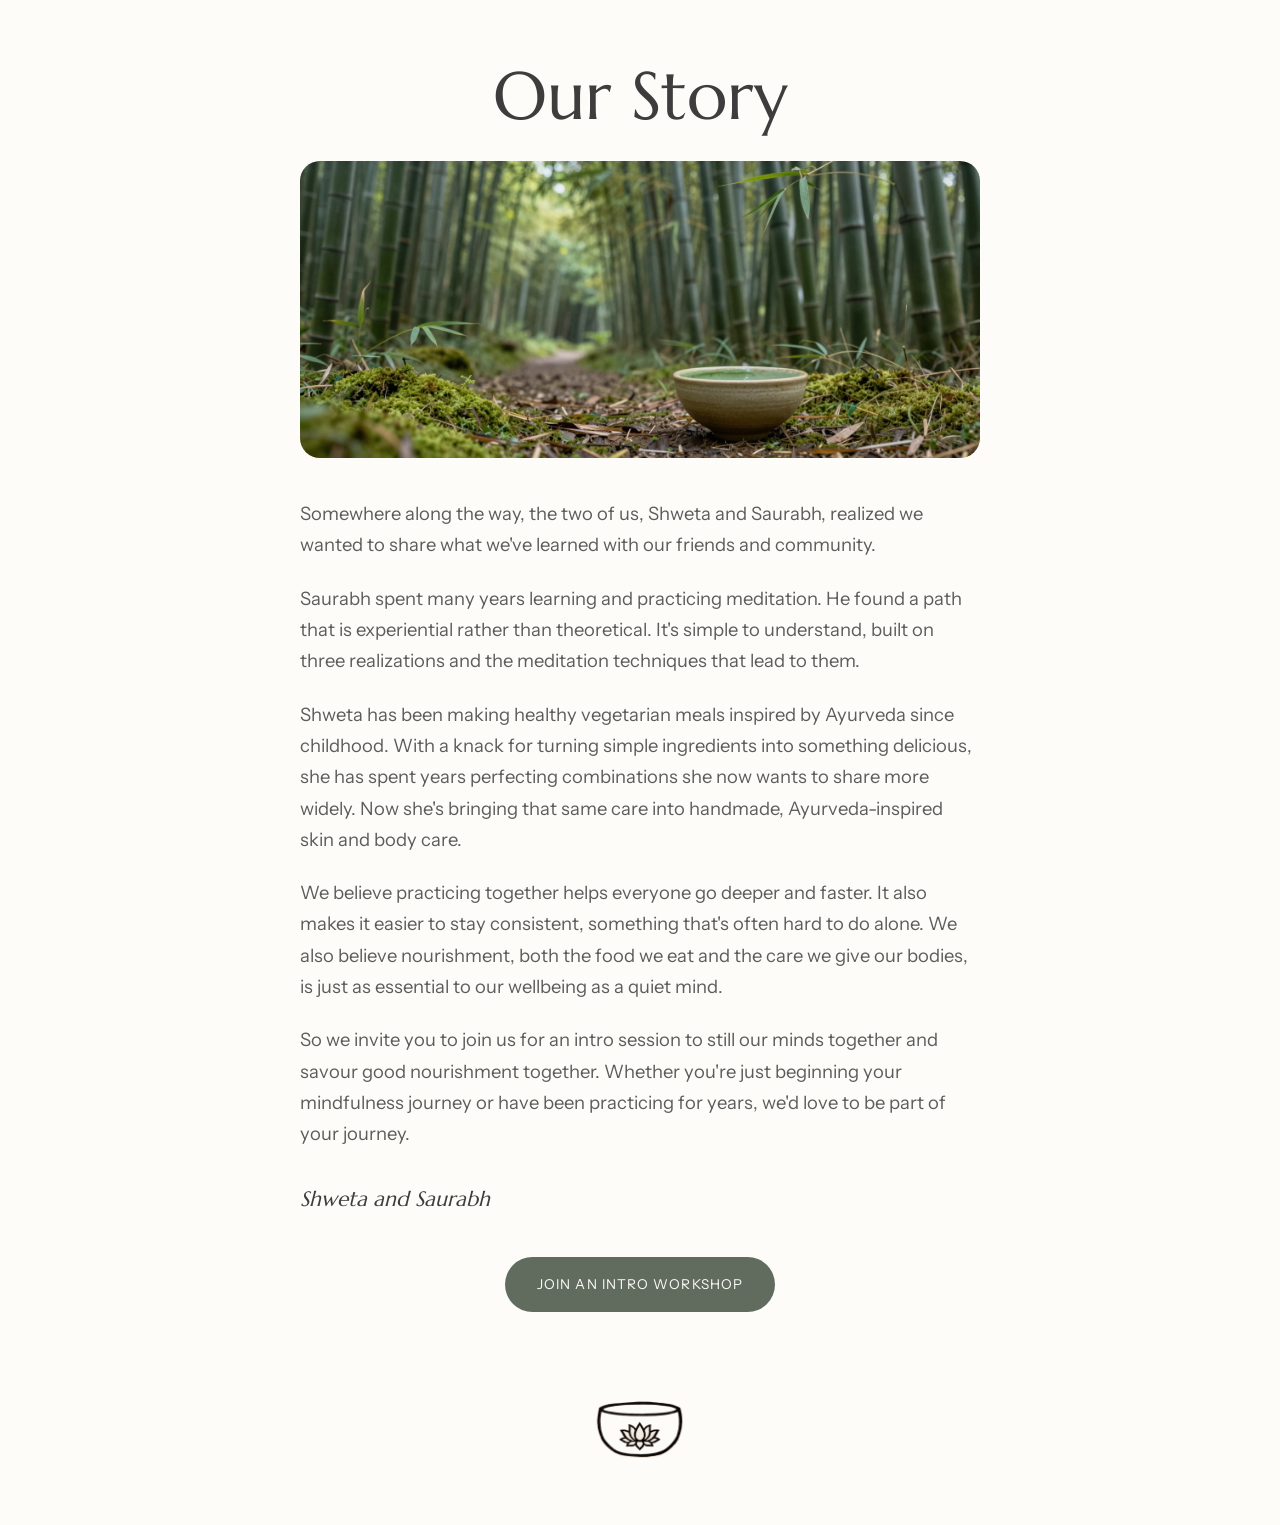
==== commit e2199fcf: "Refine content in About and Index pages to emphasize nourishment and handmade self-care" ====
--- a/about.html
+++ b/about.html
@@ -24,11 +24,11 @@
 
       <p>Saurabh spent many years learning and practicing meditation. He found a path that is experiential rather than theoretical. It's simple to understand, built on three realizations and the meditation techniques that lead to them.</p>
 
-      <p>Shweta has been making healthy vegetarian meals inspired by Ayurveda since childhood. With a knack for turning simple ingredients into something delicious, she has spent years perfecting combinations she now wants to share more widely.</p>
+      <p>Shweta has been making healthy vegetarian meals inspired by Ayurveda since childhood. With a knack for turning simple ingredients into something delicious, she has spent years perfecting combinations she now wants to share more widely. Now she's bringing that same care into handmade, Ayurveda-inspired skin and body care.</p>
 
-      <p>We believe practicing together helps everyone go deeper and faster. It also makes it easier to stay consistent, something that's often hard to do alone. We also believe healthy food is just as essential to our wellbeing as a quiet mind.</p>
+      <p>We believe practicing together helps everyone go deeper and faster. It also makes it easier to stay consistent, something that's often hard to do alone. We also believe nourishment, both the food we eat and the care we give our bodies, is just as essential to our wellbeing as a quiet mind.</p>
 
-      <p>So we invite you to join us for an intro session to still our minds together and savour good food together. Whether you're just beginning your mindfulness journey or have been practicing for years, we'd love to be part of your journey.</p>
+      <p>So we invite you to join us for an intro session to still our minds together and savour good nourishment together. Whether you're just beginning your mindfulness journey or have been practicing for years, we'd love to be part of your journey.</p>
 
       <p class="signature">Shweta and Saurabh</p>
 
--- a/styles.css
+++ b/styles.css
@@ -307,6 +307,43 @@
   font-size: 1.15rem;
 }
 
+/* Legal / privacy page */
+
+.legal-hero .wrap {
+  display: block;
+  text-align: center;
+  padding-bottom: 1.5rem;
+}
+
+.legal-hero h1 {
+  margin-bottom: 0.4em;
+}
+
+.legal-hero .logo-mark {
+  margin-bottom: 1.25rem;
+}
+
+.legal-updated {
+  color: var(--text-muted);
+  font-size: 0.95rem;
+}
+
+.legal-content {
+  max-width: 680px;
+  margin: 0 auto;
+  padding: 0 0 4rem;
+}
+
+.legal-content h2 {
+  font-size: 1.3rem;
+  margin-top: 2.25rem;
+}
+
+.legal-content p {
+  color: var(--text-muted);
+  font-size: 1.05rem;
+}
+
 .signature {
   font-family: 'Marcellus', Georgia, serif;
   font-style: italic;
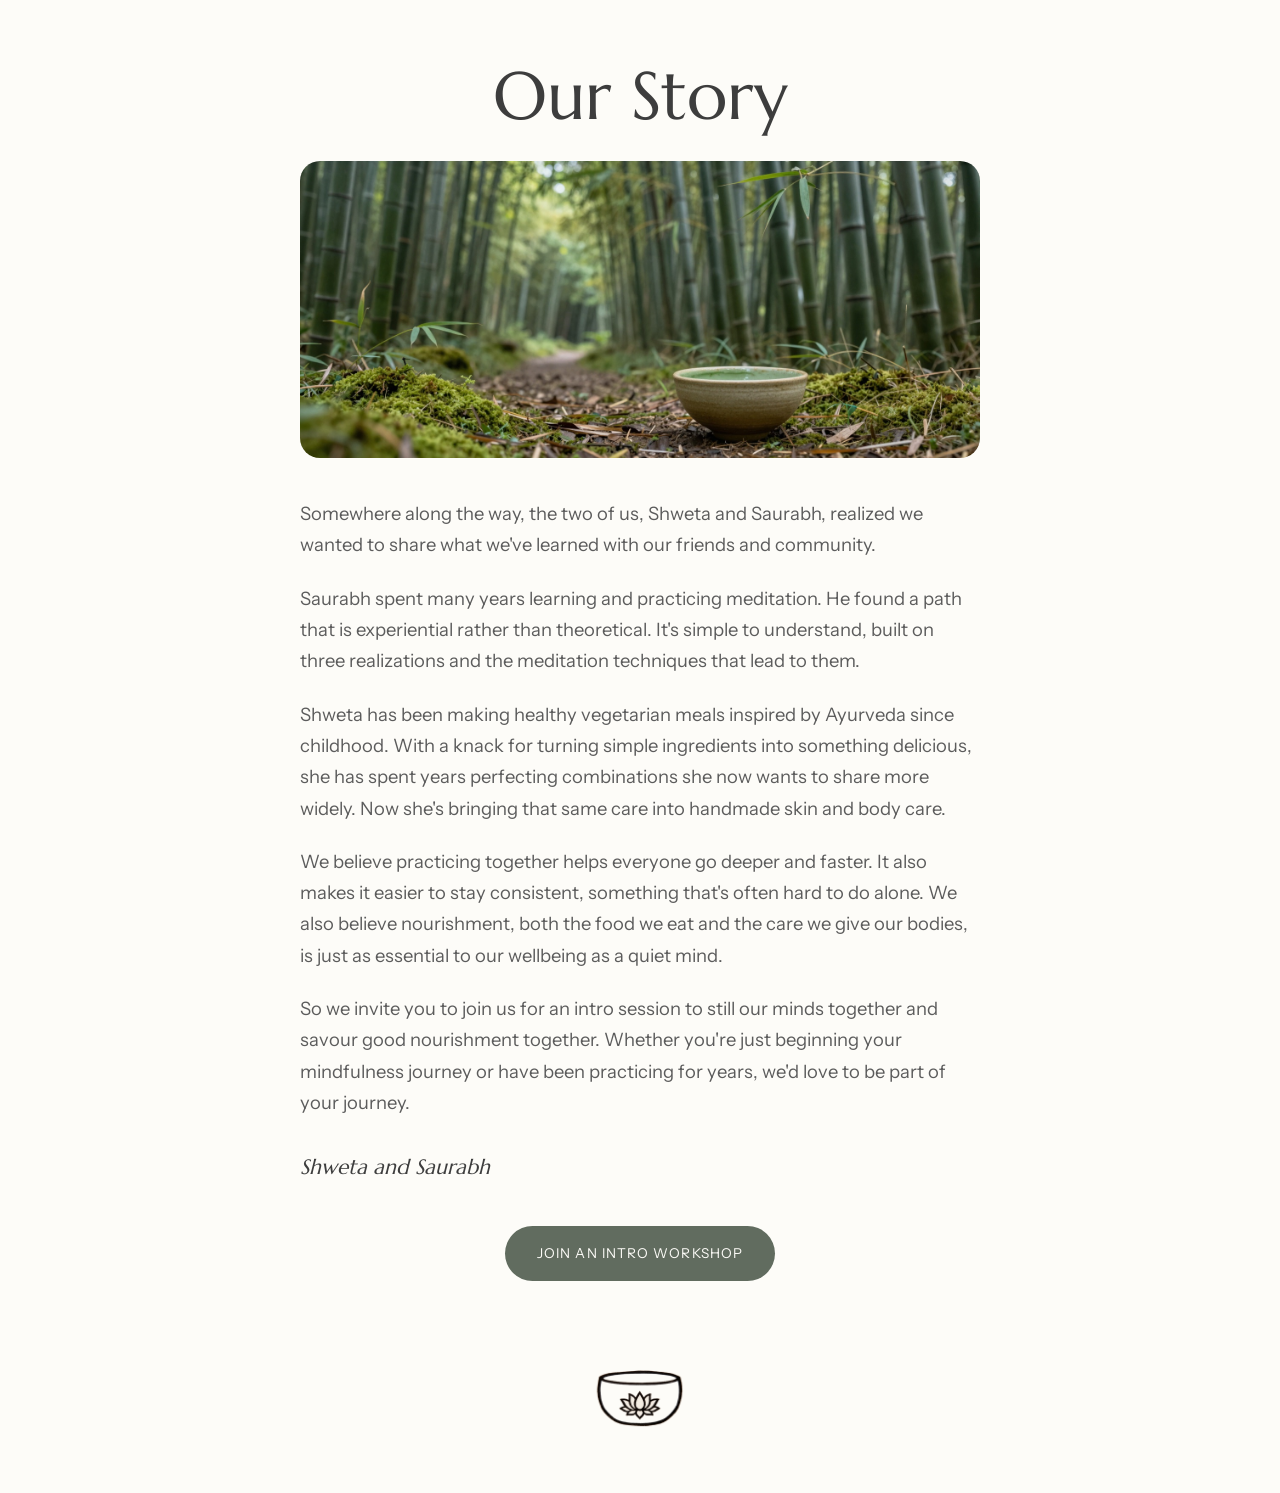
==== commit 88def11a: "Fix typo in About page content for clarity" ====
--- a/about.html
+++ b/about.html
@@ -24,7 +24,7 @@
 
       <p>Saurabh spent many years learning and practicing meditation. He found a path that is experiential rather than theoretical. It's simple to understand, built on three realizations and the meditation techniques that lead to them.</p>
 
-      <p>Shweta has been making healthy vegetarian meals inspired by Ayurveda since childhood. With a knack for turning simple ingredients into something delicious, she has spent years perfecting combinations she now wants to share more widely. Now she's bringing that same care into handmade, Ayurveda-inspired skin and body care.</p>
+      <p>Shweta has been making healthy vegetarian meals inspired by Ayurveda since childhood. With a knack for turning simple ingredients into something delicious, she has spent years perfecting combinations she now wants to share more widely. Now she's bringing that same care into handmade skin and body care.</p>
 
       <p>We believe practicing together helps everyone go deeper and faster. It also makes it easier to stay consistent, something that's often hard to do alone. We also believe nourishment, both the food we eat and the care we give our bodies, is just as essential to our wellbeing as a quiet mind.</p>
 
--- a/styles.css
+++ b/styles.css
@@ -12,9 +12,7 @@
   --circle-tan: #cac0ac;
   --circle-tan-line: #8a7c62;
   --circle-cream: #e6e1d4;
-  --circle-cream-line: #6b6455;
-  --circle-blush: #f7cbbe;
-  --circle-blush-line: #8a3f2f;
+  --circle-cream-line: #9c9280;
   --border: #e7e1d3;
   --max-width: 1200px;
 }
@@ -244,14 +242,12 @@
 
 .icon-tan {
   background: var(--circle-tan);
+  color: var(--circle-tan-line);
 }
 
 .icon-cream {
   background: var(--circle-cream);
-}
-
-.icon-blush {
-  background: var(--circle-blush);
+  color: var(--circle-cream-line);
 }
 
 .card h3 {
